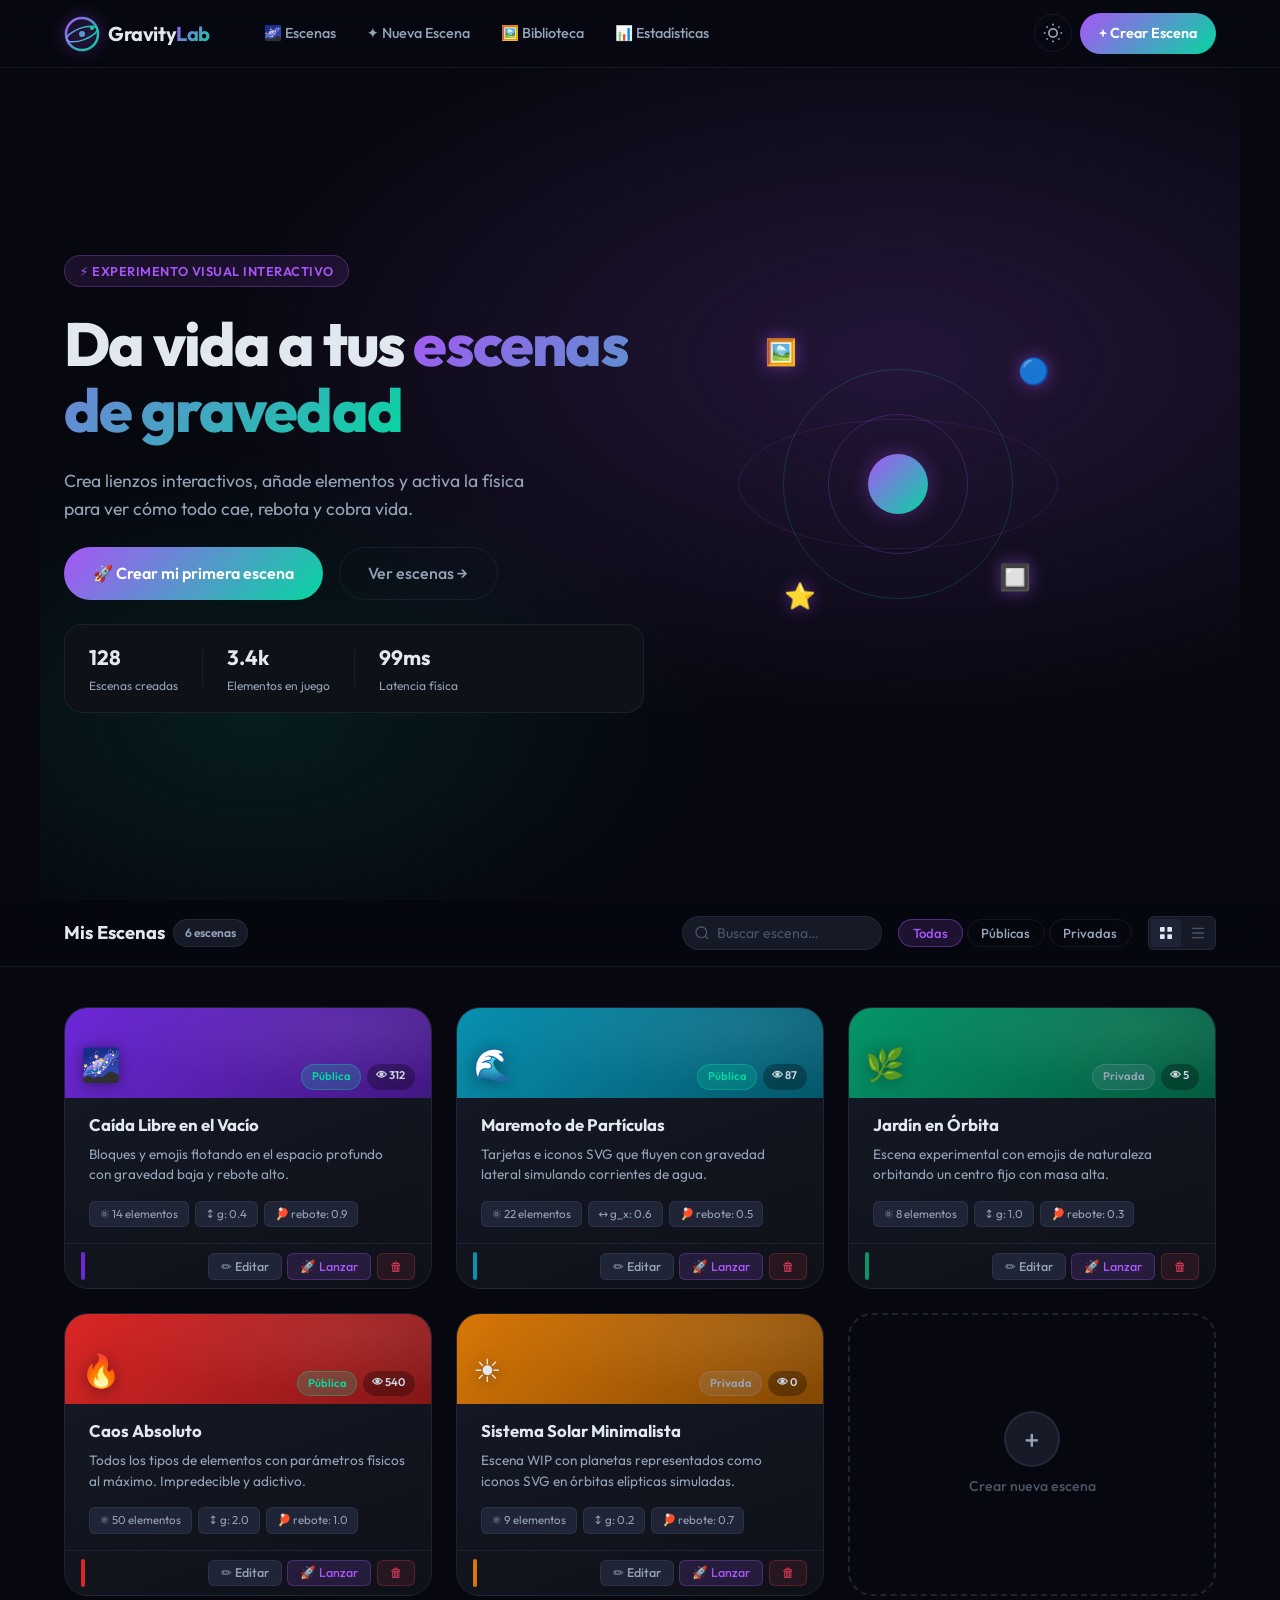
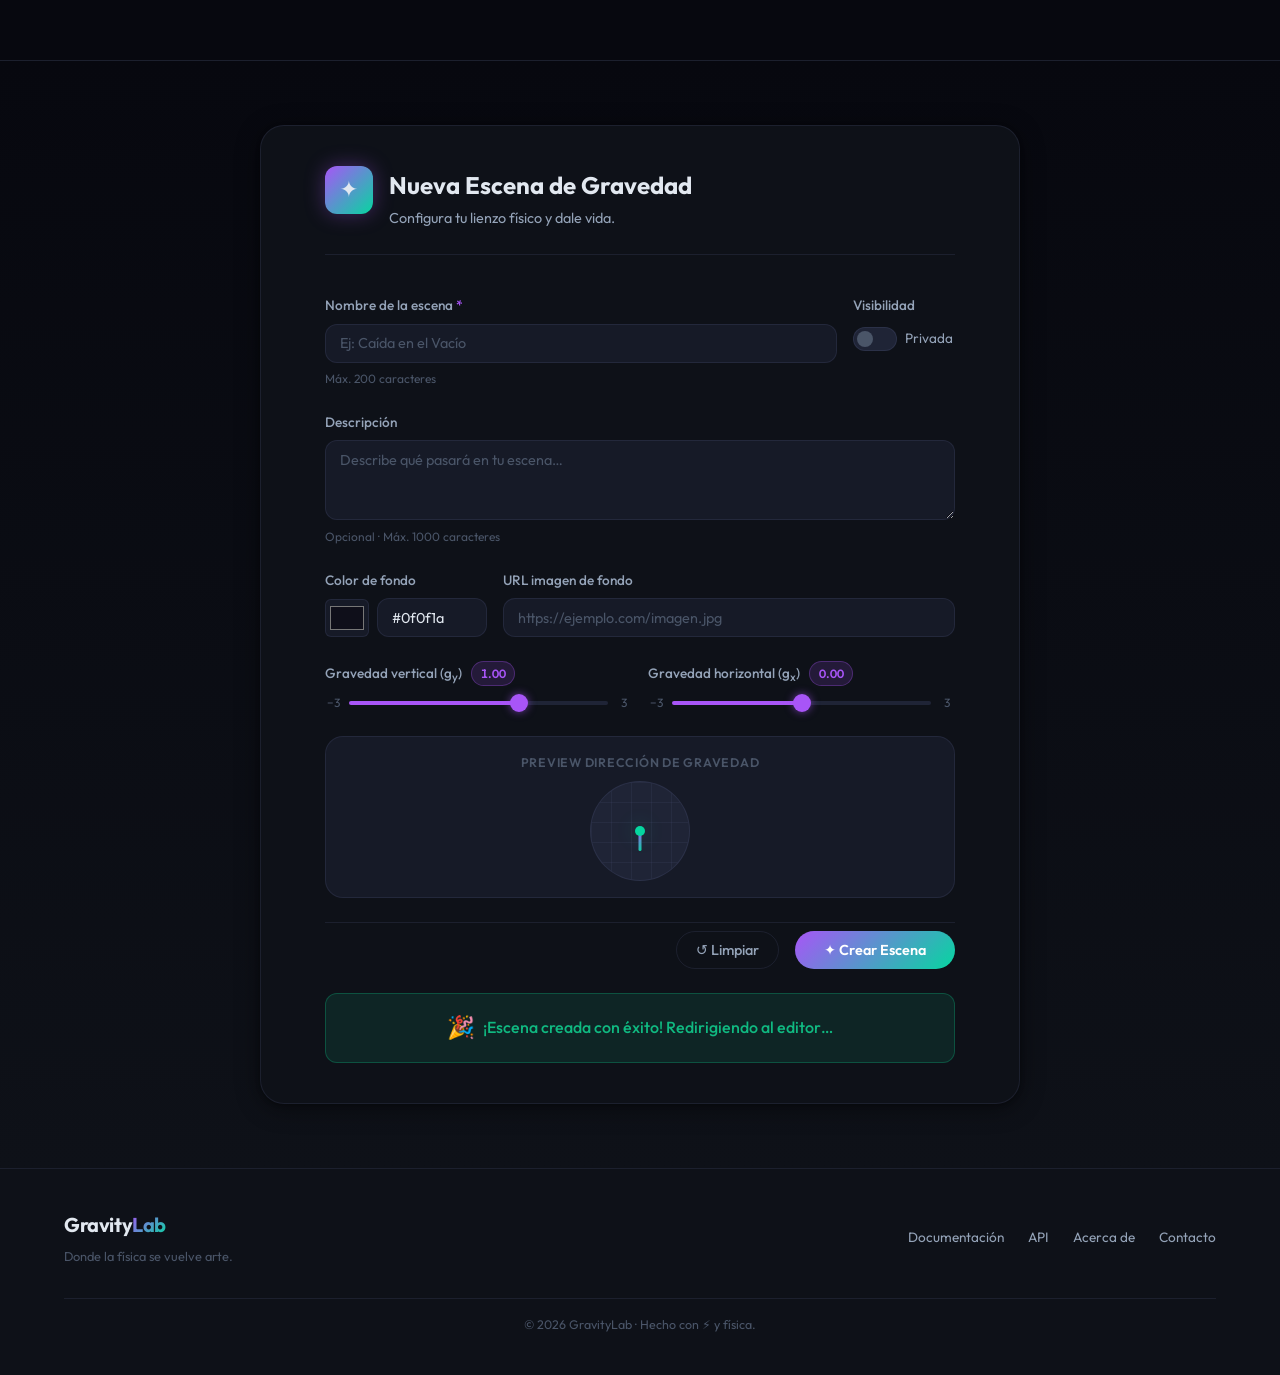
==== index.html @ 3acbfa82 "Fase 2: plantilla HTML" ====
<!DOCTYPE html>
<html lang="es">
<head>
  <meta charset="UTF-8" />
  <meta name="viewport" content="width=device-width, initial-scale=1.0" />
  <meta name="description" content="GravityLab — Crea y gestiona escenas de experimentos visuales con efectos de gravedad interactivos." />
  <title>GravityLab — Experimento Visual de Gravedad</title>
  <link rel="stylesheet" href="css/styles.css" />
  <link rel="preconnect" href="https://fonts.googleapis.com" />
  <link rel="preconnect" href="https://fonts.gstatic.com" crossorigin />
  <link href="https://fonts.googleapis.com/css2?family=Outfit:wght@300;400;500;600;700;800&display=swap" rel="stylesheet" />
</head>
<body>

  <!-- ===================== PARTÍCULAS DE FONDO ===================== -->
  <div class="bg-particles" aria-hidden="true">
    <span class="particle" style="--x:10%;--d:4s;--s:6px"></span>
    <span class="particle" style="--x:25%;--d:6s;--s:4px"></span>
    <span class="particle" style="--x:40%;--d:5s;--s:8px"></span>
    <span class="particle" style="--x:55%;--d:7s;--s:3px"></span>
    <span class="particle" style="--x:70%;--d:4.5s;--s:5px"></span>
    <span class="particle" style="--x:85%;--d:6.5s;--s:7px"></span>
    <span class="particle" style="--x:93%;--d:5.5s;--s:4px"></span>
    <span class="particle" style="--x:5%;--d:8s;--s:3px"></span>
  </div>

  <!-- ===================== NAVBAR ===================== -->
  <header class="navbar" id="navbar">
    <div class="nav-container">
      <a href="index.html" class="nav-brand" id="nav-logo">
        <div class="nav-logo-icon">
          <svg viewBox="0 0 36 36" fill="none" xmlns="http://www.w3.org/2000/svg">
            <circle cx="18" cy="18" r="16" stroke="url(#grad1)" stroke-width="2.5"/>
            <ellipse cx="18" cy="18" rx="16" ry="6" stroke="url(#grad2)" stroke-width="1.5" transform="rotate(-20 18 18)"/>
            <circle cx="18" cy="18" r="3" fill="url(#grad1)"/>
            <circle cx="28" cy="12" r="2" fill="#06d6a0"/>
            <defs>
              <linearGradient id="grad1" x1="2" y1="2" x2="34" y2="34" gradientUnits="userSpaceOnUse">
                <stop stop-color="#a855f7"/>
                <stop offset="1" stop-color="#06d6a0"/>
              </linearGradient>
              <linearGradient id="grad2" x1="2" y1="18" x2="34" y2="18" gradientUnits="userSpaceOnUse">
                <stop stop-color="#818cf8"/>
                <stop offset="1" stop-color="#06d6a0"/>
              </linearGradient>
            </defs>
          </svg>
        </div>
        <span class="nav-brand-text">Gravity<em>Lab</em></span>
      </a>

      <nav class="nav-links" role="navigation" aria-label="Menú principal">
        <a href="#escenas" class="nav-link active" id="nav-escenas">🌌 Escenas</a>
        <a href="#nueva-escena" class="nav-link" id="nav-nueva">✦ Nueva Escena</a>
        <a href="#" class="nav-link" id="nav-biblioteca">🖼️ Biblioteca</a>
        <a href="#" class="nav-link" id="nav-stats">📊 Estadísticas</a>
      </nav>

      <div class="nav-actions">
        <button class="btn-icon" id="btn-theme" title="Cambiar tema" aria-label="Alternar modo claro/oscuro">
          <svg width="20" height="20" viewBox="0 0 24 24" fill="none" stroke="currentColor" stroke-width="2">
            <circle cx="12" cy="12" r="5"/>
            <line x1="12" y1="1" x2="12" y2="3"/>
            <line x1="12" y1="21" x2="12" y2="23"/>
            <line x1="4.22" y1="4.22" x2="5.64" y2="5.64"/>
            <line x1="18.36" y1="18.36" x2="19.78" y2="19.78"/>
            <line x1="1" y1="12" x2="3" y2="12"/>
            <line x1="21" y1="12" x2="23" y2="12"/>
            <line x1="4.22" y1="19.78" x2="5.64" y2="18.36"/>
            <line x1="18.36" y1="5.64" x2="19.78" y2="4.22"/>
          </svg>
        </button>
        <a href="#nueva-escena" class="btn-primary" id="nav-cta">+ Crear Escena</a>
        <button class="nav-hamburger" id="nav-hamburger" aria-label="Abrir menú" aria-expanded="false">
          <span></span><span></span><span></span>
        </button>
      </div>
    </div>
  </header>

  <!-- ===================== HERO ===================== -->
  <section class="hero" id="hero">
    <div class="hero-content">
      <div class="hero-badge">⚡ Experimento Visual Interactivo</div>
      <h1 class="hero-title">Da vida a tus <span class="gradient-text">escenas de gravedad</span></h1>
      <p class="hero-subtitle">
        Crea lienzos interactivos, añade elementos y activa la física para ver cómo todo cae, rebota y cobra vida.
      </p>
      <div class="hero-cta">
        <a href="#nueva-escena" class="btn-primary btn-lg" id="hero-cta-btn">🚀 Crear mi primera escena</a>
        <a href="#escenas" class="btn-ghost btn-lg" id="hero-explore-btn">Ver escenas →</a>
      </div>
      <div class="hero-stats" aria-label="Estadísticas">
        <div class="stat"><strong>128</strong><span>Escenas creadas</span></div>
        <div class="stat-divider"></div>
        <div class="stat"><strong>3.4k</strong><span>Elementos en juego</span></div>
        <div class="stat-divider"></div>
        <div class="stat"><strong>99ms</strong><span>Latencia física</span></div>
      </div>
    </div>
    <div class="hero-visual" aria-hidden="true">
      <div class="orbit-ring ring-1"></div>
      <div class="orbit-ring ring-2"></div>
      <div class="orbit-ring ring-3"></div>
      <div class="gravity-core"></div>
      <div class="floating-el el-1">🖼️</div>
      <div class="floating-el el-2">🔵</div>
      <div class="floating-el el-3">⭐</div>
      <div class="floating-el el-4">🔲</div>
    </div>
  </section>

  <!-- ===================== FILTROS ===================== -->
  <section class="filters-bar" id="escenas">
    <div class="container">
      <div class="filters-left">
        <h2 class="section-title">Mis Escenas</h2>
        <span class="badge-count" id="total-count">6 escenas</span>
      </div>
      <div class="filters-right">
        <div class="search-wrap">
          <svg class="search-icon" width="16" height="16" viewBox="0 0 24 24" fill="none" stroke="currentColor" stroke-width="2"><circle cx="11" cy="11" r="8"/><line x1="21" y1="21" x2="16.65" y2="16.65"/></svg>
          <input type="search" id="search-input" placeholder="Buscar escena…" class="search-input" aria-label="Buscar escenas" />
        </div>
        <div class="filter-chips" role="group" aria-label="Filtrar por visibilidad">
          <button class="chip chip-active" id="chip-todas" data-filter="todas">Todas</button>
          <button class="chip" id="chip-publicas" data-filter="publicas">Públicas</button>
          <button class="chip" id="chip-privadas" data-filter="privadas">Privadas</button>
        </div>
        <div class="view-toggle" role="group" aria-label="Modo de vista">
          <button class="view-btn active" id="view-grid" title="Vista cuadrícula" aria-pressed="true">
            <svg width="16" height="16" viewBox="0 0 24 24" fill="currentColor"><rect x="3" y="3" width="7" height="7" rx="1"/><rect x="14" y="3" width="7" height="7" rx="1"/><rect x="3" y="14" width="7" height="7" rx="1"/><rect x="14" y="14" width="7" height="7" rx="1"/></svg>
          </button>
          <button class="view-btn" id="view-list" title="Vista lista" aria-pressed="false">
            <svg width="16" height="16" viewBox="0 0 24 24" fill="currentColor"><rect x="3" y="4" width="18" height="2" rx="1"/><rect x="3" y="11" width="18" height="2" rx="1"/><rect x="3" y="18" width="18" height="2" rx="1"/></svg>
          </button>
        </div>
      </div>
    </div>
  </section>

  <!-- ===================== LISTADO DE ESCENAS ===================== -->
  <main class="main-content">
    <div class="container">
      <div class="scenes-grid" id="scenes-grid" role="list">

        <!-- Tarjeta de escena 1 -->
        <article class="scene-card" role="listitem" tabindex="0" id="escena-1">
          <div class="scene-card-header" style="--card-color:#6d28d9">
            <span class="scene-icon">🌌</span>
            <div class="scene-badges">
              <span class="badge badge-public">Pública</span>
              <span class="badge badge-views">👁 312</span>
            </div>
          </div>
          <div class="scene-card-body">
            <h3 class="scene-title">Caída Libre en el Vacío</h3>
            <p class="scene-desc">Bloques y emojis flotando en el espacio profundo con gravedad baja y rebote alto.</p>
            <div class="scene-meta">
              <span class="meta-item">⚛ 14 elementos</span>
              <span class="meta-item">↕ g: 0.4</span>
              <span class="meta-item">🏓 rebote: 0.9</span>
            </div>
          </div>
          <div class="scene-card-footer">
            <div class="scene-color-strip" style="background:#6d28d9"></div>
            <div class="scene-actions">
              <button class="btn-card btn-edit" id="btn-edit-1" title="Editar escena">✏️ Editar</button>
              <button class="btn-card btn-launch" id="btn-launch-1" title="Lanzar simulación">🚀 Lanzar</button>
              <button class="btn-card btn-delete" id="btn-delete-1" title="Eliminar" aria-label="Eliminar escena">🗑</button>
            </div>
          </div>
        </article>

        <!-- Tarjeta de escena 2 -->
        <article class="scene-card" role="listitem" tabindex="0" id="escena-2">
          <div class="scene-card-header" style="--card-color:#0891b2">
            <span class="scene-icon">🌊</span>
            <div class="scene-badges">
              <span class="badge badge-public">Pública</span>
              <span class="badge badge-views">👁 87</span>
            </div>
          </div>
          <div class="scene-card-body">
            <h3 class="scene-title">Maremoto de Partículas</h3>
            <p class="scene-desc">Tarjetas e iconos SVG que fluyen con gravedad lateral simulando corrientes de agua.</p>
            <div class="scene-meta">
              <span class="meta-item">⚛ 22 elementos</span>
              <span class="meta-item">↔ g_x: 0.6</span>
              <span class="meta-item">🏓 rebote: 0.5</span>
            </div>
          </div>
          <div class="scene-card-footer">
            <div class="scene-color-strip" style="background:#0891b2"></div>
            <div class="scene-actions">
              <button class="btn-card btn-edit" id="btn-edit-2">✏️ Editar</button>
              <button class="btn-card btn-launch" id="btn-launch-2">🚀 Lanzar</button>
              <button class="btn-card btn-delete" id="btn-delete-2" aria-label="Eliminar escena">🗑</button>
            </div>
          </div>
        </article>

        <!-- Tarjeta de escena 3 -->
        <article class="scene-card" role="listitem" tabindex="0" id="escena-3">
          <div class="scene-card-header" style="--card-color:#059669">
            <span class="scene-icon">🌿</span>
            <div class="scene-badges">
              <span class="badge badge-private">Privada</span>
              <span class="badge badge-views">👁 5</span>
            </div>
          </div>
          <div class="scene-card-body">
            <h3 class="scene-title">Jardín en Órbita</h3>
            <p class="scene-desc">Escena experimental con emojis de naturaleza orbitando un centro fijo con masa alta.</p>
            <div class="scene-meta">
              <span class="meta-item">⚛ 8 elementos</span>
              <span class="meta-item">↕ g: 1.0</span>
              <span class="meta-item">🏓 rebote: 0.3</span>
            </div>
          </div>
          <div class="scene-card-footer">
            <div class="scene-color-strip" style="background:#059669"></div>
            <div class="scene-actions">
              <button class="btn-card btn-edit" id="btn-edit-3">✏️ Editar</button>
              <button class="btn-card btn-launch" id="btn-launch-3">🚀 Lanzar</button>
              <button class="btn-card btn-delete" id="btn-delete-3" aria-label="Eliminar escena">🗑</button>
            </div>
          </div>
        </article>

        <!-- Tarjeta de escena 4 -->
        <article class="scene-card" role="listitem" tabindex="0" id="escena-4">
          <div class="scene-card-header" style="--card-color:#dc2626">
            <span class="scene-icon">🔥</span>
            <div class="scene-badges">
              <span class="badge badge-public">Pública</span>
              <span class="badge badge-views">👁 540</span>
            </div>
          </div>
          <div class="scene-card-body">
            <h3 class="scene-title">Caos Absoluto</h3>
            <p class="scene-desc">Todos los tipos de elementos con parámetros físicos al máximo. Impredecible y adictivo.</p>
            <div class="scene-meta">
              <span class="meta-item">⚛ 50 elementos</span>
              <span class="meta-item">↕ g: 2.0</span>
              <span class="meta-item">🏓 rebote: 1.0</span>
            </div>
          </div>
          <div class="scene-card-footer">
            <div class="scene-color-strip" style="background:#dc2626"></div>
            <div class="scene-actions">
              <button class="btn-card btn-edit" id="btn-edit-4">✏️ Editar</button>
              <button class="btn-card btn-launch" id="btn-launch-4">🚀 Lanzar</button>
              <button class="btn-card btn-delete" id="btn-delete-4" aria-label="Eliminar escena">🗑</button>
            </div>
          </div>
        </article>

        <!-- Tarjeta de escena 5 -->
        <article class="scene-card" role="listitem" tabindex="0" id="escena-5">
          <div class="scene-card-header" style="--card-color:#d97706">
            <span class="scene-icon">☀️</span>
            <div class="scene-badges">
              <span class="badge badge-private">Privada</span>
              <span class="badge badge-views">👁 0</span>
            </div>
          </div>
          <div class="scene-card-body">
            <h3 class="scene-title">Sistema Solar Minimalista</h3>
            <p class="scene-desc">Escena WIP con planetas representados como iconos SVG en órbitas elípticas simuladas.</p>
            <div class="scene-meta">
              <span class="meta-item">⚛ 9 elementos</span>
              <span class="meta-item">↕ g: 0.2</span>
              <span class="meta-item">🏓 rebote: 0.7</span>
            </div>
          </div>
          <div class="scene-card-footer">
            <div class="scene-color-strip" style="background:#d97706"></div>
            <div class="scene-actions">
              <button class="btn-card btn-edit" id="btn-edit-5">✏️ Editar</button>
              <button class="btn-card btn-launch" id="btn-launch-5">🚀 Lanzar</button>
              <button class="btn-card btn-delete" id="btn-delete-5" aria-label="Eliminar escena">🗑</button>
            </div>
          </div>
        </article>

        <!-- Tarjeta especial: añadir nueva -->
        <article class="scene-card scene-card-add" role="listitem" tabindex="0" id="escena-add-card">
          <a href="#nueva-escena" class="add-card-inner" id="add-card-link">
            <div class="add-card-icon">+</div>
            <p class="add-card-text">Crear nueva escena</p>
          </a>
        </article>

      </div><!-- /scenes-grid -->
    </div><!-- /container -->
  </main>

  <!-- ===================== FORMULARIO NUEVA ESCENA ===================== -->
  <section class="form-section" id="nueva-escena">
    <div class="container">
      <div class="form-wrapper">
        <div class="form-header">
          <div class="form-header-icon">✦</div>
          <div>
            <h2 class="form-title">Nueva Escena de Gravedad</h2>
            <p class="form-subtitle">Configura tu lienzo físico y dale vida.</p>
          </div>
        </div>

        <form class="gl-form" id="form-nueva-escena" novalidate>

          <!-- Fila 1: Nombre + Público -->
          <div class="form-row">
            <div class="form-group form-group-grow">
              <label for="f-nombre" class="form-label">Nombre de la escena <span class="req" aria-hidden="true">*</span></label>
              <input type="text" id="f-nombre" name="nombre" class="form-input"
                     placeholder="Ej: Caída en el Vacío" required maxlength="200"
                     aria-describedby="f-nombre-hint" />
              <span class="form-hint" id="f-nombre-hint">Máx. 200 caracteres</span>
            </div>
            <div class="form-group">
              <label class="form-label" for="f-publica">Visibilidad</label>
              <div class="toggle-wrap" id="f-publica">
                <button type="button" class="toggle-btn" id="toggle-publica" role="switch"
                        aria-checked="false" aria-label="Hacer pública la escena">
                  <span class="toggle-thumb"></span>
                </button>
                <span class="toggle-label" id="toggle-label">Privada</span>
              </div>
            </div>
          </div>

          <!-- Fila 2: Descripción -->
          <div class="form-group">
            <label for="f-descripcion" class="form-label">Descripción</label>
            <textarea id="f-descripcion" name="descripcion" class="form-textarea"
                      placeholder="Describe qué pasará en tu escena…" rows="3" maxlength="1000"
                      aria-describedby="f-desc-hint"></textarea>
            <span class="form-hint" id="f-desc-hint">Opcional · Máx. 1000 caracteres</span>
          </div>

          <!-- Fila 3: Fondo -->
          <div class="form-row">
            <div class="form-group">
              <label for="f-fondo-color" class="form-label">Color de fondo</label>
              <div class="color-input-wrap">
                <input type="color" id="f-fondo-color" name="fondo_color" class="form-color"
                       value="#0f0f1a" aria-label="Seleccionar color de fondo" />
                <input type="text" id="f-fondo-color-text" class="form-input form-input-hex"
                       value="#0f0f1a" maxlength="7" placeholder="#0f0f1a"
                       aria-label="Valor hexadecimal del color" />
              </div>
            </div>
            <div class="form-group form-group-grow">
              <label for="f-fondo-imagen" class="form-label">URL imagen de fondo</label>
              <input type="url" id="f-fondo-imagen" name="fondo_imagen" class="form-input"
                     placeholder="https://ejemplo.com/imagen.jpg" />
            </div>
          </div>

          <!-- Fila 4: Gravedad -->
          <div class="form-row">
            <div class="form-group form-group-grow">
              <label for="f-gravedad-y" class="form-label">
                Gravedad vertical (g<sub>y</sub>)
                <span class="form-value-badge" id="gy-val">1.00</span>
              </label>
              <div class="range-wrap">
                <span class="range-min">−3</span>
                <input type="range" id="f-gravedad-y" name="gravedad_y" class="form-range"
                       min="-3" max="3" step="0.1" value="1.00"
                       aria-describedby="gy-val" />
                <span class="range-max">3</span>
              </div>
            </div>
            <div class="form-group form-group-grow">
              <label for="f-gravedad-x" class="form-label">
                Gravedad horizontal (g<sub>x</sub>)
                <span class="form-value-badge" id="gx-val">0.00</span>
              </label>
              <div class="range-wrap">
                <span class="range-min">−3</span>
                <input type="range" id="f-gravedad-x" name="gravedad_x" class="form-range"
                       min="-3" max="3" step="0.1" value="0.00"
                       aria-describedby="gx-val" />
                <span class="range-max">3</span>
              </div>
            </div>
          </div>

          <!-- Previsualización gravedad -->
          <div class="gravity-preview" aria-label="Previsualización de dirección gravitacional" id="gravity-preview">
            <div class="preview-label">Preview dirección de gravedad</div>
            <div class="preview-canvas">
              <div class="preview-grid"></div>
              <div class="preview-arrow" id="gravity-arrow" style="--gy:1;--gx:0"></div>
              <div class="preview-dot"></div>
            </div>
          </div>

          <!-- Acciones del formulario -->
          <div class="form-actions">
            <button type="reset" class="btn-ghost" id="btn-reset-form">↺ Limpiar</button>
            <button type="submit" class="btn-primary btn-submit" id="btn-submit-form">
              <span class="btn-text">✦ Crear Escena</span>
              <span class="btn-loader" aria-hidden="true"></span>
            </button>
          </div>
        </form>

        <!-- Mensaje de éxito -->
        <div class="success-message" id="success-msg" role="alert" aria-live="polite" hidden>
          <span class="success-icon">🎉</span>
          <p>¡Escena creada con éxito! Redirigiendo al editor…</p>
        </div>
      </div><!-- /form-wrapper -->
    </div><!-- /container -->
  </section>

  <!-- ===================== FOOTER ===================== -->
  <footer class="site-footer" id="footer">
    <div class="container footer-inner">
      <div class="footer-brand">
        <span class="nav-brand-text">Gravity<em>Lab</em></span>
        <p class="footer-tagline">Donde la física se vuelve arte.</p>
      </div>
      <nav class="footer-links" aria-label="Pie de página">
        <a href="#" id="footer-docs">Documentación</a>
        <a href="#" id="footer-api">API</a>
        <a href="#" id="footer-about">Acerca de</a>
        <a href="#" id="footer-contact">Contacto</a>
      </nav>
      <p class="footer-copy">&copy; 2026 GravityLab · Hecho con ⚡ y física.</p>
    </div>
  </footer>

  <script src="js/app.js"></script>
</body>
</html>
---- css/styles.css ----
/* ================================================================
   GravityLab — Estilos principales
   Design system: dark-space theme, purple/cyan neon accents
   ================================================================ */

/* ── Google Font ya cargada vía <link> ── */

/* ================================================================
   1. DESIGN TOKENS / VARIABLES
   ================================================================ */
:root {
  /* Paleta */
  --clr-bg:          #07080f;
  --clr-surface:     #0e1118;
  --clr-surface-2:   #161a27;
  --clr-surface-3:   #1f2436;
  --clr-border:      rgba(130, 140, 200, 0.12);
  --clr-border-hover:rgba(130, 140, 200, 0.28);

  --clr-primary:     #a855f7;       /* púrpura neón */
  --clr-primary-dim: #7c3aed;
  --clr-accent:      #06d6a0;       /* cian/verde neón */
  --clr-accent-dim:  #059669;

  --clr-text:        #e2e8f0;
  --clr-text-muted:  #94a3b8;
  --clr-text-faint:  #4a5568;

  --clr-danger:      #f43f5e;
  --clr-warn:        #f59e0b;
  --clr-success:     #10b981;

  /* Gradientes */
  --grad-primary: linear-gradient(135deg, #a855f7 0%, #06d6a0 100%);
  --grad-card:    linear-gradient(160deg, #161a27 0%, #0e1118 100%);
  --grad-hero:    radial-gradient(ellipse 80% 60% at 70% 40%, rgba(168,85,247,.18) 0%, transparent 70%),
                  radial-gradient(ellipse 60% 50% at 20% 80%, rgba(6,214,160,.10) 0%, transparent 60%);

  /* Tipografía */
  --font-body: 'Outfit', system-ui, sans-serif;
  --fw-light:  300;
  --fw-reg:    400;
  --fw-med:    500;
  --fw-semi:   600;
  --fw-bold:   700;
  --fw-black:  800;

  /* Espaciado */
  --space-xs: .25rem;
  --space-sm: .5rem;
  --space-md: 1rem;
  --space-lg: 1.5rem;
  --space-xl: 2.5rem;
  --space-2xl:4rem;

  /* Radio */
  --r-sm:  6px;
  --r-md:  12px;
  --r-lg:  18px;
  --r-xl:  24px;
  --r-full:9999px;

  /* Sombras */
  --shadow-card: 0 4px 24px rgba(0,0,0,.45), 0 1px 4px rgba(0,0,0,.3);
  --shadow-glow: 0 0 20px rgba(168,85,247,.35);
  --shadow-glow-accent: 0 0 20px rgba(6,214,160,.3);

  /* Transiciones */
  --ease: cubic-bezier(.4,0,.2,1);
  --ease-bounce: cubic-bezier(.34,1.56,.64,1);
  --dur-fast: 150ms;
  --dur-med: 260ms;
  --dur-slow: 420ms;

  /* Navbar */
  --nav-h: 68px;
}

/* ================================================================
   2. RESET & BASE
   ================================================================ */
*, *::before, *::after { box-sizing: border-box; margin: 0; padding: 0; }

html {
  scroll-behavior: smooth;
  font-size: 16px;
  -webkit-text-size-adjust: 100%;
}

body {
  font-family: var(--font-body);
  font-weight: var(--fw-reg);
  background-color: var(--clr-bg);
  color: var(--clr-text);
  line-height: 1.6;
  min-height: 100vh;
  overflow-x: hidden;
}

a { color: inherit; text-decoration: none; }
button { cursor: pointer; font-family: inherit; border: none; background: none; }
ul, ol { list-style: none; }
img { max-width: 100%; display: block; }
input, textarea, select { font-family: inherit; }

/* Focus visible accesible */
:focus-visible {
  outline: 2px solid var(--clr-primary);
  outline-offset: 3px;
  border-radius: var(--r-sm);
}

/* ================================================================
   3. UTILIDADES
   ================================================================ */
.container {
  width: 100%;
  max-width: 1200px;
  margin-inline: auto;
  padding-inline: var(--space-lg);
}

.gradient-text {
  background: var(--grad-primary);
  -webkit-background-clip: text;
  background-clip: text;
  -webkit-text-fill-color: transparent;
}

/* ================================================================
   4. PARTÍCULAS DE FONDO
   ================================================================ */
.bg-particles {
  position: fixed;
  inset: 0;
  pointer-events: none;
  z-index: 0;
  overflow: hidden;
}

.particle {
  position: absolute;
  width: var(--s, 5px);
  height: var(--s, 5px);
  left: var(--x, 50%);
  top: -10px;
  border-radius: 50%;
  background: var(--clr-primary);
  opacity: 0;
  animation: fall var(--d, 5s) linear infinite;
  animation-delay: calc(var(--d, 5s) * -.5);
}

.particle:nth-child(even) { background: var(--clr-accent); }

@keyframes fall {
  0%   { transform: translateY(0) scale(1);    opacity: 0; }
  10%  { opacity: .6; }
  90%  { opacity: .2; }
  100% { transform: translateY(110vh) scale(.5); opacity: 0; }
}

/* ================================================================
   5. NAVBAR
   ================================================================ */
.navbar {
  position: fixed;
  top: 0;
  left: 0;
  right: 0;
  z-index: 100;
  height: var(--nav-h);
  background: rgba(7, 8, 15, 0.75);
  backdrop-filter: blur(20px) saturate(180%);
  -webkit-backdrop-filter: blur(20px) saturate(180%);
  border-bottom: 1px solid var(--clr-border);
  transition: background var(--dur-med) var(--ease),
              box-shadow var(--dur-med) var(--ease);
}

.navbar.scrolled {
  background: rgba(7, 8, 15, 0.95);
  box-shadow: 0 4px 32px rgba(0,0,0,.5);
}

.nav-container {
  max-width: 1200px;
  margin-inline: auto;
  padding-inline: var(--space-lg);
  height: 100%;
  display: flex;
  align-items: center;
  gap: var(--space-xl);
}

/* Brand */
.nav-brand {
  display: flex;
  align-items: center;
  gap: var(--space-sm);
  flex-shrink: 0;
  transition: opacity var(--dur-fast);
}

.nav-brand:hover { opacity: .85; }

.nav-logo-icon {
  width: 36px;
  height: 36px;
  flex-shrink: 0;
  filter: drop-shadow(0 0 8px rgba(168,85,247,.6));
  transition: filter var(--dur-med);
}

.nav-brand:hover .nav-logo-icon { filter: drop-shadow(0 0 14px rgba(168,85,247,.9)); }

.nav-brand-text {
  font-size: 1.25rem;
  font-weight: var(--fw-bold);
  letter-spacing: -.02em;
  color: var(--clr-text);
}

.nav-brand-text em {
  font-style: normal;
  background: var(--grad-primary);
  -webkit-background-clip: text;
  background-clip: text;
  -webkit-text-fill-color: transparent;
}

/* Links */
.nav-links {
  display: flex;
  align-items: center;
  gap: var(--space-xs);
  flex: 1;
}

.nav-link {
  padding: .4rem .85rem;
  border-radius: var(--r-full);
  font-size: .9rem;
  font-weight: var(--fw-med);
  color: var(--clr-text-muted);
  transition: color var(--dur-fast), background var(--dur-fast);
  white-space: nowrap;
}

.nav-link:hover, .nav-link.active {
  color: var(--clr-text);
  background: var(--clr-surface-2);
}

.nav-link.active {
  color: var(--clr-primary);
}

/* Acciones navbar */
.nav-actions {
  display: flex;
  align-items: center;
  gap: var(--space-sm);
  flex-shrink: 0;
}

.btn-icon {
  display: flex;
  align-items: center;
  justify-content: center;
  width: 38px;
  height: 38px;
  border-radius: var(--r-full);
  color: var(--clr-text-muted);
  border: 1px solid var(--clr-border);
  transition: color var(--dur-fast), border-color var(--dur-fast), background var(--dur-fast);
}

.btn-icon:hover {
  color: var(--clr-text);
  border-color: var(--clr-border-hover);
  background: var(--clr-surface-2);
}

/* Hamburger */
.nav-hamburger {
  display: none;
  flex-direction: column;
  justify-content: center;
  gap: 5px;
  width: 38px;
  height: 38px;
  padding: 6px;
  border-radius: var(--r-sm);
}

.nav-hamburger span {
  display: block;
  height: 2px;
  background: var(--clr-text-muted);
  border-radius: 2px;
  transition: transform var(--dur-med), opacity var(--dur-med);
}

/* ================================================================
   6. BOTONES GLOBALES
   ================================================================ */
.btn-primary {
  display: inline-flex;
  align-items: center;
  gap: .4rem;
  padding: .55rem 1.2rem;
  border-radius: var(--r-full);
  font-weight: var(--fw-semi);
  font-size: .9rem;
  background: var(--grad-primary);
  color: #fff;
  transition: opacity var(--dur-fast), transform var(--dur-fast), box-shadow var(--dur-med);
  box-shadow: 0 0 0 rgba(168,85,247,0);
}

.btn-primary:hover {
  opacity: .9;
  transform: translateY(-1px);
  box-shadow: var(--shadow-glow);
}

.btn-primary:active { transform: translateY(0); opacity: 1; }

.btn-primary.btn-lg { padding: .8rem 1.8rem; font-size: 1rem; border-radius: var(--r-full); }

.btn-ghost {
  display: inline-flex;
  align-items: center;
  gap: .4rem;
  padding: .55rem 1.2rem;
  border-radius: var(--r-full);
  font-weight: var(--fw-med);
  font-size: .9rem;
  color: var(--clr-text-muted);
  border: 1px solid var(--clr-border);
  transition: color var(--dur-fast), border-color var(--dur-fast), background var(--dur-fast);
}

.btn-ghost:hover {
  color: var(--clr-text);
  border-color: var(--clr-border-hover);
  background: var(--clr-surface-2);
}

.btn-ghost.btn-lg { padding: .8rem 1.8rem; font-size: 1rem; }

/* ================================================================
   7. HERO
   ================================================================ */
.hero {
  position: relative;
  min-height: 100vh;
  display: flex;
  align-items: center;
  padding-top: var(--nav-h);
  padding-inline: var(--space-lg);
  max-width: 1200px;
  margin-inline: auto;
  gap: var(--space-2xl);
  z-index: 1;
  background: var(--grad-hero);
  background-attachment: fixed;
}

.hero-content {
  flex: 1;
  display: flex;
  flex-direction: column;
  gap: var(--space-lg);
  max-width: 580px;
}

.hero-badge {
  display: inline-flex;
  width: fit-content;
  padding: .3rem .9rem;
  border-radius: var(--r-full);
  font-size: .8rem;
  font-weight: var(--fw-semi);
  letter-spacing: .04em;
  text-transform: uppercase;
  background: rgba(168,85,247,.12);
  border: 1px solid rgba(168,85,247,.3);
  color: var(--clr-primary);
  animation: fadeInDown .6s var(--ease) both;
}

.hero-title {
  font-size: clamp(2.2rem, 5vw, 3.8rem);
  font-weight: var(--fw-black);
  line-height: 1.08;
  letter-spacing: -.03em;
  animation: fadeInDown .7s var(--ease) .1s both;
}

.hero-subtitle {
  font-size: 1.1rem;
  color: var(--clr-text-muted);
  max-width: 480px;
  animation: fadeInDown .7s var(--ease) .2s both;
}

.hero-cta {
  display: flex;
  flex-wrap: wrap;
  gap: var(--space-md);
  animation: fadeInDown .7s var(--ease) .3s both;
}

.hero-stats {
  display: flex;
  align-items: center;
  gap: var(--space-lg);
  padding: var(--space-md) var(--space-lg);
  background: var(--clr-surface);
  border: 1px solid var(--clr-border);
  border-radius: var(--r-lg);
  animation: fadeInDown .7s var(--ease) .4s both;
}

.stat { display: flex; flex-direction: column; gap: 2px; }
.stat strong { font-size: 1.3rem; font-weight: var(--fw-bold); color: var(--clr-text); }
.stat span   { font-size: .75rem; color: var(--clr-text-muted); }
.stat-divider { width: 1px; height: 36px; background: var(--clr-border); }

/* Hero visual */
.hero-visual {
  flex: 0 0 380px;
  height: 380px;
  position: relative;
  display: flex;
  align-items: center;
  justify-content: center;
}

.gravity-core {
  width: 60px;
  height: 60px;
  border-radius: 50%;
  background: var(--grad-primary);
  box-shadow: var(--shadow-glow);
  animation: pulse-core 3s ease-in-out infinite;
}

@keyframes pulse-core {
  0%, 100% { transform: scale(1);   box-shadow: 0 0 20px rgba(168,85,247,.4); }
  50%       { transform: scale(1.1); box-shadow: 0 0 40px rgba(168,85,247,.7); }
}

.orbit-ring {
  position: absolute;
  border-radius: 50%;
  border: 1px solid rgba(168,85,247,.25);
}

.ring-1 { width: 140px; height: 140px; animation: orbit 6s linear infinite; }
.ring-2 { width: 230px; height: 230px; border-color: rgba(6,214,160,.2); animation: orbit 10s linear infinite reverse; }
.ring-3 { width: 320px; height: 130px; border-color: rgba(168,85,247,.15); animation: orbit 8s linear infinite; transform-style: preserve-3d; border-radius: 50%; }

@keyframes orbit { from { transform: rotate(0deg); } to { transform: rotate(360deg); } }

.floating-el {
  position: absolute;
  font-size: 1.6rem;
  filter: drop-shadow(0 0 8px rgba(168,85,247,.5));
}

.el-1 { animation: float-el 7s ease-in-out infinite;       top: 10%;  left: 15%; }
.el-2 { animation: float-el 5s ease-in-out infinite 1s;    top: 15%;  right: 10%; }
.el-3 { animation: float-el 6s ease-in-out infinite 2s;    bottom: 15%; left: 20%; }
.el-4 { animation: float-el 8s ease-in-out infinite 0.5s;  bottom: 20%; right: 15%; }

@keyframes float-el {
  0%, 100% { transform: translateY(0) rotate(0deg); }
  33%  { transform: translateY(-18px) rotate(8deg); }
  66%  { transform: translateY(10px) rotate(-5deg); }
}

/* ================================================================
   8. BARRA DE FILTROS
   ================================================================ */
.filters-bar {
  position: sticky;
  top: var(--nav-h);
  z-index: 90;
  background: rgba(7,8,15,.85);
  backdrop-filter: blur(16px);
  border-bottom: 1px solid var(--clr-border);
  padding: var(--space-md) 0;
}

.filters-bar .container {
  display: flex;
  align-items: center;
  flex-wrap: wrap;
  gap: var(--space-md);
  justify-content: space-between;
}

.filters-left { display: flex; align-items: center; gap: var(--space-sm); }
.filters-right { display: flex; align-items: center; gap: var(--space-md); flex-wrap: wrap; }

.section-title {
  font-size: 1.15rem;
  font-weight: var(--fw-bold);
  color: var(--clr-text);
}

.badge-count {
  padding: .2rem .7rem;
  border-radius: var(--r-full);
  font-size: .75rem;
  font-weight: var(--fw-semi);
  background: var(--clr-surface-2);
  color: var(--clr-text-muted);
  border: 1px solid var(--clr-border);
}

/* Buscador */
.search-wrap {
  position: relative;
  display: flex;
  align-items: center;
}

.search-icon {
  position: absolute;
  left: .7rem;
  color: var(--clr-text-faint);
  pointer-events: none;
}

.search-input {
  padding: .42rem .75rem .42rem 2.1rem;
  background: var(--clr-surface-2);
  border: 1px solid var(--clr-border);
  border-radius: var(--r-full);
  color: var(--clr-text);
  font-size: .88rem;
  width: 200px;
  transition: border-color var(--dur-fast), width var(--dur-med) var(--ease);
}

.search-input:focus {
  border-color: var(--clr-primary);
  width: 240px;
  outline: none;
}

.search-input::placeholder { color: var(--clr-text-faint); }

/* Chips de filtro */
.filter-chips { display: flex; gap: 4px; }

.chip {
  padding: .32rem .85rem;
  border-radius: var(--r-full);
  font-size: .82rem;
  font-weight: var(--fw-med);
  color: var(--clr-text-muted);
  border: 1px solid var(--clr-border);
  background: transparent;
  transition: color var(--dur-fast), background var(--dur-fast), border-color var(--dur-fast);
}

.chip:hover { color: var(--clr-text); border-color: var(--clr-border-hover); }

.chip-active {
  background: rgba(168,85,247,.15);
  border-color: rgba(168,85,247,.4);
  color: var(--clr-primary);
}

/* Toggle de vista */
.view-toggle {
  display: flex;
  gap: 2px;
  background: var(--clr-surface-2);
  border: 1px solid var(--clr-border);
  border-radius: var(--r-sm);
  padding: 2px;
}

.view-btn {
  display: flex;
  align-items: center;
  justify-content: center;
  width: 30px;
  height: 28px;
  border-radius: 4px;
  color: var(--clr-text-faint);
  transition: color var(--dur-fast), background var(--dur-fast);
}

.view-btn.active, .view-btn:hover {
  color: var(--clr-text);
  background: var(--clr-surface-3);
}

/* ================================================================
   9. GRID DE ESCENAS
   ================================================================ */
.main-content {
  padding: var(--space-xl) 0 var(--space-2xl);
  position: relative;
  z-index: 1;
}

.scenes-grid {
  display: grid;
  grid-template-columns: repeat(auto-fill, minmax(300px, 1fr));
  gap: var(--space-lg);
}

/* ── Tarjeta de escena ── */
.scene-card {
  background: var(--grad-card);
  border: 1px solid var(--clr-border);
  border-radius: var(--r-xl);
  overflow: hidden;
  display: flex;
  flex-direction: column;
  transition: transform var(--dur-med) var(--ease-bounce),
              border-color var(--dur-med),
              box-shadow var(--dur-med);
  cursor: pointer;
  animation: cardIn .5s var(--ease) both;
}

.scene-card:nth-child(1) { animation-delay: .05s; }
.scene-card:nth-child(2) { animation-delay: .10s; }
.scene-card:nth-child(3) { animation-delay: .15s; }
.scene-card:nth-child(4) { animation-delay: .20s; }
.scene-card:nth-child(5) { animation-delay: .25s; }
.scene-card:nth-child(6) { animation-delay: .30s; }

@keyframes cardIn {
  from { opacity: 0; transform: translateY(20px); }
  to   { opacity: 1; transform: translateY(0); }
}

.scene-card:hover {
  transform: translateY(-6px);
  border-color: var(--clr-border-hover);
  box-shadow: var(--shadow-card), 0 0 0 1px rgba(168,85,247,.2);
}

/* Header de tarjeta */
.scene-card-header {
  height: 90px;
  background: linear-gradient(135deg, var(--card-color, #6d28d9) 0%, color-mix(in srgb, var(--card-color,#6d28d9) 60%, #000) 100%);
  display: flex;
  align-items: flex-end;
  justify-content: space-between;
  padding: var(--space-sm) var(--space-md);
  position: relative;
  overflow: hidden;
}

.scene-card-header::after {
  content: '';
  position: absolute;
  inset: 0;
  background: radial-gradient(ellipse at 80% 20%, rgba(255,255,255,.08) 0%, transparent 60%);
}

.scene-icon {
  font-size: 2rem;
  filter: drop-shadow(0 2px 8px rgba(0,0,0,.4));
  z-index: 1;
  animation: bounce-icon 3s ease-in-out infinite;
}

@keyframes bounce-icon {
  0%, 100% { transform: translateY(0); }
  50%       { transform: translateY(-5px); }
}

.scene-badges {
  display: flex;
  gap: .35rem;
  z-index: 1;
}

.badge {
  padding: .18rem .6rem;
  border-radius: var(--r-full);
  font-size: .7rem;
  font-weight: var(--fw-semi);
}

.badge-public  { background: rgba(6,214,160,.2);  color: #06d6a0; border: 1px solid rgba(6,214,160,.35); }
.badge-private { background: rgba(148,163,184,.15); color: #94a3b8; border: 1px solid rgba(148,163,184,.25); }
.badge-views   { background: rgba(0,0,0,.3); color: #cbd5e1; }

/* Body de tarjeta */
.scene-card-body {
  padding: var(--space-md) var(--space-lg);
  flex: 1;
  display: flex;
  flex-direction: column;
  gap: var(--space-sm);
}

.scene-title {
  font-size: 1.05rem;
  font-weight: var(--fw-bold);
  color: var(--clr-text);
  line-height: 1.3;
}

.scene-desc {
  font-size: .85rem;
  color: var(--clr-text-muted);
  line-height: 1.5;
  display: -webkit-box;
  -webkit-line-clamp: 2;
  -webkit-box-orient: vertical;
  overflow: hidden;
}

.scene-meta {
  display: flex;
  flex-wrap: wrap;
  gap: .4rem;
  margin-top: auto;
  padding-top: var(--space-sm);
}

.meta-item {
  font-size: .72rem;
  padding: .2rem .6rem;
  border-radius: var(--r-sm);
  background: var(--clr-surface-3);
  color: var(--clr-text-muted);
  border: 1px solid var(--clr-border);
}

/* Footer de tarjeta */
.scene-card-footer {
  display: flex;
  align-items: center;
  gap: var(--space-sm);
  padding: var(--space-sm) var(--space-md);
  border-top: 1px solid var(--clr-border);
}

.scene-color-strip {
  width: 4px;
  height: 28px;
  border-radius: 2px;
  flex-shrink: 0;
}

.scene-actions {
  display: flex;
  gap: .35rem;
  margin-left: auto;
}

.btn-card {
  padding: .3rem .75rem;
  border-radius: var(--r-sm);
  font-size: .78rem;
  font-weight: var(--fw-med);
  transition: background var(--dur-fast), color var(--dur-fast), transform var(--dur-fast);
}

.btn-card:hover   { transform: translateY(-1px); }
.btn-card:active  { transform: translateY(0); }

.btn-edit   { background: var(--clr-surface-3); color: var(--clr-text-muted); border: 1px solid var(--clr-border); }
.btn-edit:hover { background: var(--clr-surface-2); color: var(--clr-text); }

.btn-launch { background: rgba(168,85,247,.15); color: var(--clr-primary); border: 1px solid rgba(168,85,247,.3); }
.btn-launch:hover { background: rgba(168,85,247,.25); }

.btn-delete { background: rgba(244,63,94,.1); color: var(--clr-danger); border: 1px solid rgba(244,63,94,.25); }
.btn-delete:hover { background: rgba(244,63,94,.2); }

/* ── Tarjeta ADD ── */
.scene-card-add {
  background: none;
  border: 2px dashed rgba(130,140,200,.2);
  min-height: 220px;
  transition: border-color var(--dur-med), background var(--dur-med);
}

.scene-card-add:hover { border-color: rgba(168,85,247,.5); background: rgba(168,85,247,.04); }

.add-card-inner {
  display: flex;
  flex-direction: column;
  align-items: center;
  justify-content: center;
  height: 100%;
  min-height: 220px;
  gap: var(--space-sm);
  padding: var(--space-xl);
}

.add-card-icon {
  width: 56px;
  height: 56px;
  border-radius: 50%;
  background: var(--clr-surface-2);
  border: 2px solid var(--clr-border);
  display: flex;
  align-items: center;
  justify-content: center;
  font-size: 1.8rem;
  color: var(--clr-text-muted);
  transition: background var(--dur-med), border-color var(--dur-med), color var(--dur-med), transform var(--dur-med) var(--ease-bounce);
}

.scene-card-add:hover .add-card-icon {
  background: rgba(168,85,247,.15);
  border-color: rgba(168,85,247,.5);
  color: var(--clr-primary);
  transform: scale(1.1);
}

.add-card-text {
  font-size: .88rem;
  color: var(--clr-text-faint);
  font-weight: var(--fw-med);
  transition: color var(--dur-fast);
}

.scene-card-add:hover .add-card-text { color: var(--clr-text-muted); }

/* ================================================================
   10. SECCIÓN FORMULARIO
   ================================================================ */
.form-section {
  padding: var(--space-2xl) 0;
  background: linear-gradient(to bottom, var(--clr-bg) 0%, var(--clr-surface) 100%);
  border-top: 1px solid var(--clr-border);
  position: relative;
  z-index: 1;
}

.form-wrapper {
  max-width: 760px;
  margin-inline: auto;
  background: var(--clr-surface);
  border: 1px solid var(--clr-border);
  border-radius: var(--r-xl);
  padding: var(--space-xl) var(--space-2xl);
  box-shadow: var(--shadow-card);
}

.form-header {
  display: flex;
  align-items: flex-start;
  gap: var(--space-md);
  margin-bottom: var(--space-xl);
  padding-bottom: var(--space-lg);
  border-bottom: 1px solid var(--clr-border);
}

.form-header-icon {
  width: 48px;
  height: 48px;
  border-radius: var(--r-md);
  background: var(--grad-primary);
  display: flex;
  align-items: center;
  justify-content: center;
  font-size: 1.4rem;
  flex-shrink: 0;
  box-shadow: var(--shadow-glow);
}

.form-title {
  font-size: 1.5rem;
  font-weight: var(--fw-bold);
  color: var(--clr-text);
}

.form-subtitle {
  font-size: .9rem;
  color: var(--clr-text-muted);
  margin-top: .2rem;
}

/* Grupos y filas */
.gl-form { display: flex; flex-direction: column; gap: var(--space-lg); }

.form-row {
  display: flex;
  gap: var(--space-md);
  flex-wrap: wrap;
  align-items: flex-start;
}

.form-group { display: flex; flex-direction: column; gap: .4rem; }
.form-group-grow { flex: 1 1 200px; }

/* Label */
.form-label {
  font-size: .85rem;
  font-weight: var(--fw-med);
  color: var(--clr-text-muted);
}

.req { color: var(--clr-primary); }

.form-hint {
  font-size: .75rem;
  color: var(--clr-text-faint);
}

/* Inputs */
.form-input,
.form-textarea {
  padding: .6rem .9rem;
  background: var(--clr-surface-2);
  border: 1px solid var(--clr-border);
  border-radius: var(--r-md);
  color: var(--clr-text);
  font-size: .9rem;
  transition: border-color var(--dur-fast), box-shadow var(--dur-fast), background var(--dur-fast);
  width: 100%;
}

.form-input:hover, .form-textarea:hover { border-color: var(--clr-border-hover); }

.form-input:focus, .form-textarea:focus {
  border-color: var(--clr-primary);
  box-shadow: 0 0 0 3px rgba(168,85,247,.12);
  background: var(--clr-surface-3);
  outline: none;
}

.form-input::placeholder, .form-textarea::placeholder { color: var(--clr-text-faint); }
.form-textarea { resize: vertical; min-height: 80px; }

/* Color input */
.color-input-wrap { display: flex; align-items: center; gap: var(--space-sm); }

.form-color {
  width: 44px;
  height: 38px;
  border: 1px solid var(--clr-border);
  border-radius: var(--r-sm);
  background: var(--clr-surface-2);
  cursor: pointer;
  padding: 2px;
}

.form-input-hex { width: 110px; flex-shrink: 0; }

/* Range */
.range-wrap {
  display: flex;
  align-items: center;
  gap: var(--space-sm);
}

.range-min, .range-max {
  font-size: .75rem;
  color: var(--clr-text-faint);
  min-width: 16px;
  text-align: center;
}

.form-range {
  -webkit-appearance: none;
  appearance: none;
  width: 100%;
  height: 4px;
  border-radius: var(--r-full);
  background: linear-gradient(to right, var(--clr-primary) 0%, var(--clr-primary) 50%, var(--clr-surface-3) 50%);
  cursor: pointer;
  outline: none;
}

.form-range::-webkit-slider-thumb {
  -webkit-appearance: none;
  width: 18px;
  height: 18px;
  border-radius: 50%;
  background: var(--clr-primary);
  box-shadow: 0 0 8px rgba(168,85,247,.6);
  transition: transform var(--dur-fast), box-shadow var(--dur-fast);
}

.form-range::-webkit-slider-thumb:hover {
  transform: scale(1.2);
  box-shadow: 0 0 14px rgba(168,85,247,.8);
}

.form-value-badge {
  display: inline-block;
  padding: .1rem .5rem;
  border-radius: var(--r-full);
  font-size: .75rem;
  font-weight: var(--fw-semi);
  background: rgba(168,85,247,.15);
  color: var(--clr-primary);
  border: 1px solid rgba(168,85,247,.3);
  margin-left: .4rem;
  min-width: 44px;
  text-align: center;
  font-variant-numeric: tabular-nums;
}

/* Toggle de visibilidad */
.toggle-wrap { display: flex; align-items: center; gap: var(--space-sm); padding-top: .2rem; }

.toggle-btn {
  position: relative;
  width: 44px;
  height: 24px;
  border-radius: var(--r-full);
  background: var(--clr-surface-3);
  border: 1px solid var(--clr-border);
  transition: background var(--dur-med), border-color var(--dur-med);
  flex-shrink: 0;
}

.toggle-btn[aria-checked="true"] {
  background: rgba(6,214,160,.25);
  border-color: rgba(6,214,160,.5);
}

.toggle-thumb {
  position: absolute;
  top: 3px;
  left: 3px;
  width: 16px;
  height: 16px;
  border-radius: 50%;
  background: var(--clr-text-faint);
  transition: transform var(--dur-med) var(--ease-bounce), background var(--dur-med);
}

.toggle-btn[aria-checked="true"] .toggle-thumb {
  transform: translateX(20px);
  background: var(--clr-accent);
}

.toggle-label {
  font-size: .85rem;
  color: var(--clr-text-muted);
  min-width: 50px;
}

/* Preview de gravedad */
.gravity-preview {
  background: var(--clr-surface-2);
  border: 1px solid var(--clr-border);
  border-radius: var(--r-lg);
  padding: var(--space-md);
  display: flex;
  flex-direction: column;
  gap: var(--space-sm);
  align-items: center;
}

.preview-label {
  font-size: .78rem;
  color: var(--clr-text-faint);
  text-transform: uppercase;
  letter-spacing: .06em;
  font-weight: var(--fw-semi);
}

.preview-canvas {
  width: 100px;
  height: 100px;
  border-radius: 50%;
  background: var(--clr-surface-3);
  border: 1px solid var(--clr-border);
  position: relative;
  display: flex;
  align-items: center;
  justify-content: center;
}

.preview-grid {
  position: absolute;
  inset: 0;
  border-radius: 50%;
  background:
    linear-gradient(rgba(130,140,200,.08) 1px, transparent 1px),
    linear-gradient(90deg, rgba(130,140,200,.08) 1px, transparent 1px);
  background-size: 20px 20px;
}

.preview-dot {
  width: 10px;
  height: 10px;
  border-radius: 50%;
  background: var(--clr-accent);
  box-shadow: var(--shadow-glow-accent);
  z-index: 2;
}

.preview-arrow {
  position: absolute;
  top: 50%;
  left: 50%;
  width: 3px;
  border-radius: 2px;
  background: var(--grad-primary);
  transform-origin: top center;
  /* length = sqrt(gx²+gy²) * 30, max 38px */
  height: 38px;
  z-index: 1;
  transform: translate(-50%, 0) rotate(calc(atan2(var(--gx), var(--gy)) * 1rad));
}

/* Acciones del formulario */
.form-actions {
  display: flex;
  justify-content: flex-end;
  gap: var(--space-md);
  padding-top: var(--space-sm);
  border-top: 1px solid var(--clr-border);
}

.btn-submit {
  position: relative;
  overflow: hidden;
  min-width: 160px;
  justify-content: center;
}

.btn-loader {
  display: none;
  width: 16px;
  height: 16px;
  border: 2px solid rgba(255,255,255,.3);
  border-top-color: #fff;
  border-radius: 50%;
  animation: spin .6s linear infinite;
}

.btn-submit.loading .btn-text { display: none; }
.btn-submit.loading .btn-loader { display: block; }

@keyframes spin { to { transform: rotate(360deg); } }

/* Mensaje de éxito */
.success-message {
  display: flex;
  align-items: center;
  justify-content: center;
  gap: var(--space-sm);
  margin-top: var(--space-lg);
  padding: var(--space-md) var(--space-lg);
  border-radius: var(--r-md);
  background: rgba(16,185,129,.12);
  border: 1px solid rgba(16,185,129,.3);
  color: var(--clr-success);
  font-weight: var(--fw-med);
  animation: fadeInDown .4s var(--ease);
}

.success-icon { font-size: 1.4rem; }

/* ================================================================
   11. FOOTER
   ================================================================ */
.site-footer {
  background: var(--clr-surface);
  border-top: 1px solid var(--clr-border);
  padding: var(--space-xl) 0;
  position: relative;
  z-index: 1;
}

.footer-inner {
  display: flex;
  align-items: center;
  flex-wrap: wrap;
  gap: var(--space-lg);
  justify-content: space-between;
}

.footer-brand { display: flex; flex-direction: column; gap: .3rem; }
.footer-tagline { font-size: .8rem; color: var(--clr-text-faint); }

.footer-links {
  display: flex;
  gap: var(--space-lg);
  flex-wrap: wrap;
}

.footer-links a {
  font-size: .85rem;
  color: var(--clr-text-muted);
  transition: color var(--dur-fast);
}

.footer-links a:hover { color: var(--clr-primary); }

.footer-copy {
  font-size: .78rem;
  color: var(--clr-text-faint);
  width: 100%;
  text-align: center;
  padding-top: var(--space-md);
  border-top: 1px solid var(--clr-border);
  margin-top: var(--space-sm);
}

/* ================================================================
   12. ANIMACIONES GLOBALES
   ================================================================ */
@keyframes fadeInDown {
  from { opacity: 0; transform: translateY(-14px); }
  to   { opacity: 1; transform: translateY(0); }
}

@keyframes fadeIn {
  from { opacity: 0; }
  to   { opacity: 1; }
}

/* ================================================================
   13. RESPONSIVE
   ================================================================ */

/* Tablets */
@media (max-width: 900px) {
  .hero {
    flex-direction: column;
    min-height: auto;
    padding-top: calc(var(--nav-h) + var(--space-2xl));
    padding-bottom: var(--space-2xl);
    text-align: center;
    align-items: center;
  }

  .hero-content { max-width: 100%; align-items: center; }
  .hero-badge   { align-self: center; }

  .hero-visual {
    flex: 0 0 280px;
    width: 280px;
    height: 280px;
  }

  .hero-stats { justify-content: center; flex-wrap: wrap; }

  .nav-links { display: none; }
  .nav-hamburger { display: flex; }

  .nav-links.open {
    display: flex;
    flex-direction: column;
    position: absolute;
    top: var(--nav-h);
    left: 0; right: 0;
    background: rgba(7,8,15,.97);
    backdrop-filter: blur(20px);
    padding: var(--space-md) var(--space-lg) var(--space-lg);
    border-bottom: 1px solid var(--clr-border);
    gap: .25rem;
    animation: fadeInDown .2s var(--ease);
    z-index: 99;
  }

  .nav-container { position: relative; }
}

/* Móvil */
@media (max-width: 600px) {
  .hero-title { font-size: 2rem; }
  .form-wrapper { padding: var(--space-lg) var(--space-md); }
  .scenes-grid { grid-template-columns: 1fr; }
  .filters-bar .container { flex-direction: column; align-items: flex-start; gap: var(--space-sm); }
  .filters-right { width: 100%; flex-direction: column; align-items: flex-start; }
  .search-input { width: 100%; }
  .search-input:focus { width: 100%; }
  .footer-inner { flex-direction: column; align-items: flex-start; }
  .form-row { flex-direction: column; }
  .hero-stats { flex-direction: column; gap: var(--space-sm); }
  .stat-divider { width: 40px; height: 1px; }
}
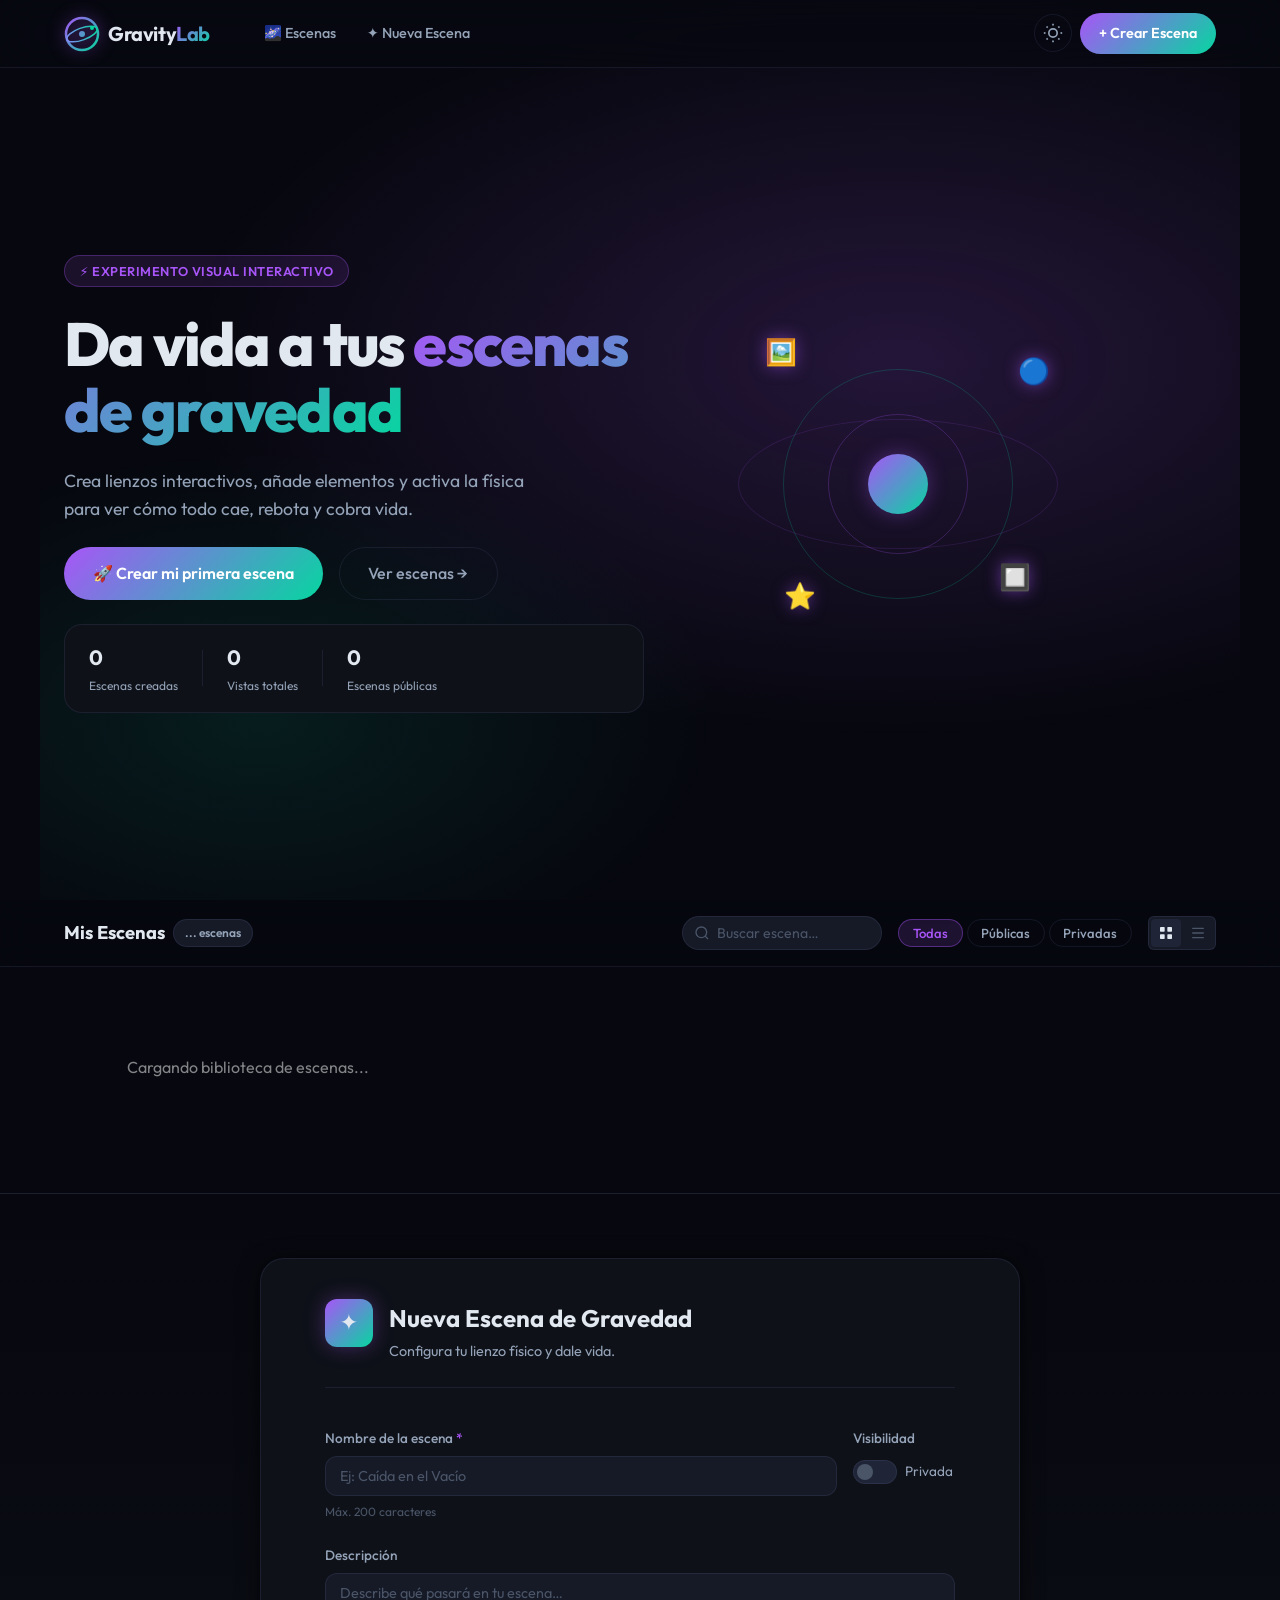
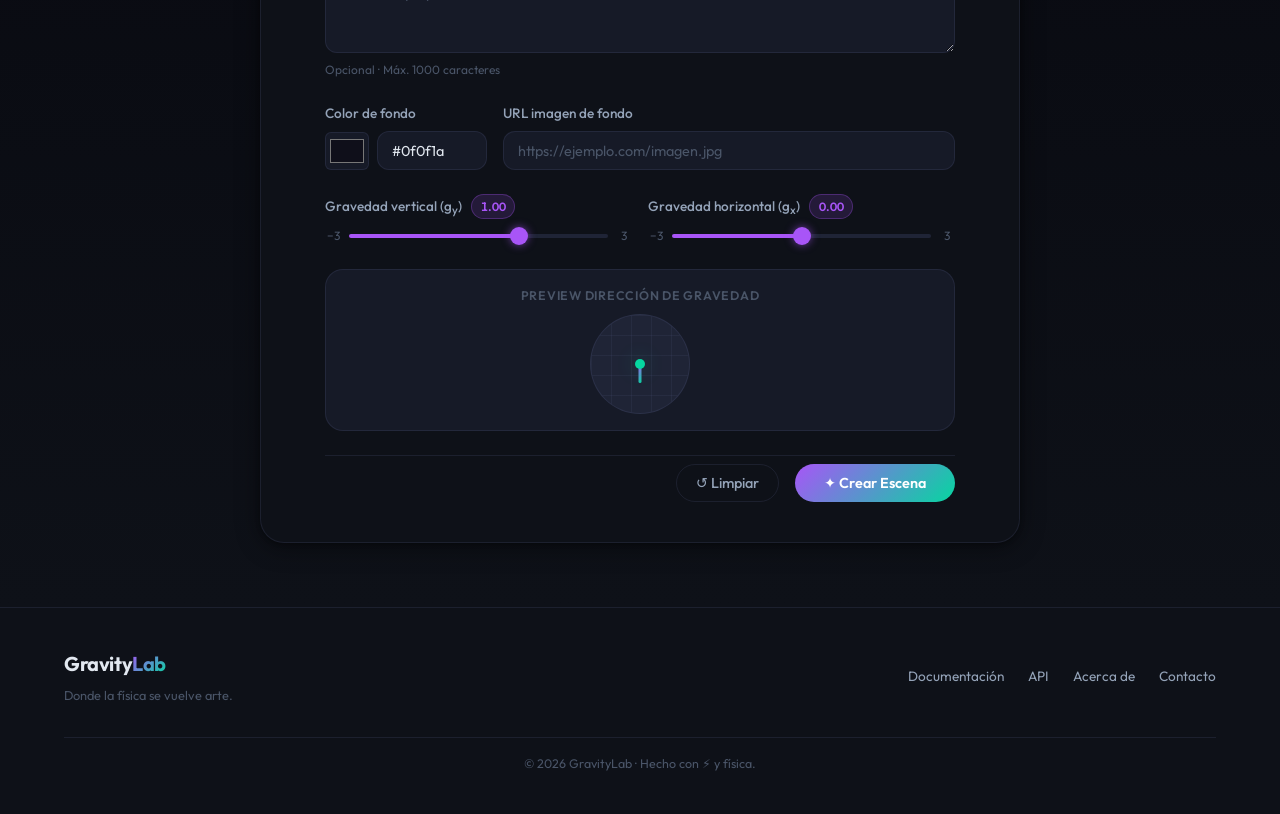
==== commit f0cda092: "Fase 3: backend PHP funcional" ====
--- a/index.html
+++ b/index.html
@@ -5,7 +5,7 @@
   <meta name="viewport" content="width=device-width, initial-scale=1.0" />
   <meta name="description" content="GravityLab — Crea y gestiona escenas de experimentos visuales con efectos de gravedad interactivos." />
   <title>GravityLab — Experimento Visual de Gravedad</title>
-  <link rel="stylesheet" href="css/styles.css" />
+  <link rel="stylesheet" href="css/styles.css?v=2" />
   <link rel="preconnect" href="https://fonts.googleapis.com" />
   <link rel="preconnect" href="https://fonts.gstatic.com" crossorigin />
   <link href="https://fonts.googleapis.com/css2?family=Outfit:wght@300;400;500;600;700;800&display=swap" rel="stylesheet" />
@@ -52,8 +52,6 @@
       <nav class="nav-links" role="navigation" aria-label="Menú principal">
         <a href="#escenas" class="nav-link active" id="nav-escenas">🌌 Escenas</a>
         <a href="#nueva-escena" class="nav-link" id="nav-nueva">✦ Nueva Escena</a>
-        <a href="#" class="nav-link" id="nav-biblioteca">🖼️ Biblioteca</a>
-        <a href="#" class="nav-link" id="nav-stats">📊 Estadísticas</a>
       </nav>
 
       <div class="nav-actions">
@@ -91,11 +89,11 @@
         <a href="#escenas" class="btn-ghost btn-lg" id="hero-explore-btn">Ver escenas →</a>
       </div>
       <div class="hero-stats" aria-label="Estadísticas">
-        <div class="stat"><strong>128</strong><span>Escenas creadas</span></div>
+        <div class="stat"><strong id="hero-scenes-count">0</strong><span>Escenas creadas</span></div>
         <div class="stat-divider"></div>
-        <div class="stat"><strong>3.4k</strong><span>Elementos en juego</span></div>
+        <div class="stat"><strong id="hero-views-count">0</strong><span>Vistas totales</span></div>
         <div class="stat-divider"></div>
-        <div class="stat"><strong>99ms</strong><span>Latencia física</span></div>
+        <div class="stat"><strong id="hero-public-count">0</strong><span>Escenas públicas</span></div>
       </div>
     </div>
     <div class="hero-visual" aria-hidden="true">
@@ -115,7 +113,7 @@
     <div class="container">
       <div class="filters-left">
         <h2 class="section-title">Mis Escenas</h2>
-        <span class="badge-count" id="total-count">6 escenas</span>
+        <span class="badge-count" id="total-count">... escenas</span>
       </div>
       <div class="filters-right">
         <div class="search-wrap">
@@ -143,155 +141,8 @@
   <main class="main-content">
     <div class="container">
       <div class="scenes-grid" id="scenes-grid" role="list">
-
-        <!-- Tarjeta de escena 1 -->
-        <article class="scene-card" role="listitem" tabindex="0" id="escena-1">
-          <div class="scene-card-header" style="--card-color:#6d28d9">
-            <span class="scene-icon">🌌</span>
-            <div class="scene-badges">
-              <span class="badge badge-public">Pública</span>
-              <span class="badge badge-views">👁 312</span>
-            </div>
-          </div>
-          <div class="scene-card-body">
-            <h3 class="scene-title">Caída Libre en el Vacío</h3>
-            <p class="scene-desc">Bloques y emojis flotando en el espacio profundo con gravedad baja y rebote alto.</p>
-            <div class="scene-meta">
-              <span class="meta-item">⚛ 14 elementos</span>
-              <span class="meta-item">↕ g: 0.4</span>
-              <span class="meta-item">🏓 rebote: 0.9</span>
-            </div>
-          </div>
-          <div class="scene-card-footer">
-            <div class="scene-color-strip" style="background:#6d28d9"></div>
-            <div class="scene-actions">
-              <button class="btn-card btn-edit" id="btn-edit-1" title="Editar escena">✏️ Editar</button>
-              <button class="btn-card btn-launch" id="btn-launch-1" title="Lanzar simulación">🚀 Lanzar</button>
-              <button class="btn-card btn-delete" id="btn-delete-1" title="Eliminar" aria-label="Eliminar escena">🗑</button>
-            </div>
-          </div>
-        </article>
-
-        <!-- Tarjeta de escena 2 -->
-        <article class="scene-card" role="listitem" tabindex="0" id="escena-2">
-          <div class="scene-card-header" style="--card-color:#0891b2">
-            <span class="scene-icon">🌊</span>
-            <div class="scene-badges">
-              <span class="badge badge-public">Pública</span>
-              <span class="badge badge-views">👁 87</span>
-            </div>
-          </div>
-          <div class="scene-card-body">
-            <h3 class="scene-title">Maremoto de Partículas</h3>
-            <p class="scene-desc">Tarjetas e iconos SVG que fluyen con gravedad lateral simulando corrientes de agua.</p>
-            <div class="scene-meta">
-              <span class="meta-item">⚛ 22 elementos</span>
-              <span class="meta-item">↔ g_x: 0.6</span>
-              <span class="meta-item">🏓 rebote: 0.5</span>
-            </div>
-          </div>
-          <div class="scene-card-footer">
-            <div class="scene-color-strip" style="background:#0891b2"></div>
-            <div class="scene-actions">
-              <button class="btn-card btn-edit" id="btn-edit-2">✏️ Editar</button>
-              <button class="btn-card btn-launch" id="btn-launch-2">🚀 Lanzar</button>
-              <button class="btn-card btn-delete" id="btn-delete-2" aria-label="Eliminar escena">🗑</button>
-            </div>
-          </div>
-        </article>
-
-        <!-- Tarjeta de escena 3 -->
-        <article class="scene-card" role="listitem" tabindex="0" id="escena-3">
-          <div class="scene-card-header" style="--card-color:#059669">
-            <span class="scene-icon">🌿</span>
-            <div class="scene-badges">
-              <span class="badge badge-private">Privada</span>
-              <span class="badge badge-views">👁 5</span>
-            </div>
-          </div>
-          <div class="scene-card-body">
-            <h3 class="scene-title">Jardín en Órbita</h3>
-            <p class="scene-desc">Escena experimental con emojis de naturaleza orbitando un centro fijo con masa alta.</p>
-            <div class="scene-meta">
-              <span class="meta-item">⚛ 8 elementos</span>
-              <span class="meta-item">↕ g: 1.0</span>
-              <span class="meta-item">🏓 rebote: 0.3</span>
-            </div>
-          </div>
-          <div class="scene-card-footer">
-            <div class="scene-color-strip" style="background:#059669"></div>
-            <div class="scene-actions">
-              <button class="btn-card btn-edit" id="btn-edit-3">✏️ Editar</button>
-              <button class="btn-card btn-launch" id="btn-launch-3">🚀 Lanzar</button>
-              <button class="btn-card btn-delete" id="btn-delete-3" aria-label="Eliminar escena">🗑</button>
-            </div>
-          </div>
-        </article>
-
-        <!-- Tarjeta de escena 4 -->
-        <article class="scene-card" role="listitem" tabindex="0" id="escena-4">
-          <div class="scene-card-header" style="--card-color:#dc2626">
-            <span class="scene-icon">🔥</span>
-            <div class="scene-badges">
-              <span class="badge badge-public">Pública</span>
-              <span class="badge badge-views">👁 540</span>
-            </div>
-          </div>
-          <div class="scene-card-body">
-            <h3 class="scene-title">Caos Absoluto</h3>
-            <p class="scene-desc">Todos los tipos de elementos con parámetros físicos al máximo. Impredecible y adictivo.</p>
-            <div class="scene-meta">
-              <span class="meta-item">⚛ 50 elementos</span>
-              <span class="meta-item">↕ g: 2.0</span>
-              <span class="meta-item">🏓 rebote: 1.0</span>
-            </div>
-          </div>
-          <div class="scene-card-footer">
-            <div class="scene-color-strip" style="background:#dc2626"></div>
-            <div class="scene-actions">
-              <button class="btn-card btn-edit" id="btn-edit-4">✏️ Editar</button>
-              <button class="btn-card btn-launch" id="btn-launch-4">🚀 Lanzar</button>
-              <button class="btn-card btn-delete" id="btn-delete-4" aria-label="Eliminar escena">🗑</button>
-            </div>
-          </div>
-        </article>
-
-        <!-- Tarjeta de escena 5 -->
-        <article class="scene-card" role="listitem" tabindex="0" id="escena-5">
-          <div class="scene-card-header" style="--card-color:#d97706">
-            <span class="scene-icon">☀️</span>
-            <div class="scene-badges">
-              <span class="badge badge-private">Privada</span>
-              <span class="badge badge-views">👁 0</span>
-            </div>
-          </div>
-          <div class="scene-card-body">
-            <h3 class="scene-title">Sistema Solar Minimalista</h3>
-            <p class="scene-desc">Escena WIP con planetas representados como iconos SVG en órbitas elípticas simuladas.</p>
-            <div class="scene-meta">
-              <span class="meta-item">⚛ 9 elementos</span>
-              <span class="meta-item">↕ g: 0.2</span>
-              <span class="meta-item">🏓 rebote: 0.7</span>
-            </div>
-          </div>
-          <div class="scene-card-footer">
-            <div class="scene-color-strip" style="background:#d97706"></div>
-            <div class="scene-actions">
-              <button class="btn-card btn-edit" id="btn-edit-5">✏️ Editar</button>
-              <button class="btn-card btn-launch" id="btn-launch-5">🚀 Lanzar</button>
-              <button class="btn-card btn-delete" id="btn-delete-5" aria-label="Eliminar escena">🗑</button>
-            </div>
-          </div>
-        </article>
-
-        <!-- Tarjeta especial: añadir nueva -->
-        <article class="scene-card scene-card-add" role="listitem" tabindex="0" id="escena-add-card">
-          <a href="#nueva-escena" class="add-card-inner" id="add-card-link">
-            <div class="add-card-icon">+</div>
-            <p class="add-card-text">Crear nueva escena</p>
-          </a>
-        </article>
-
+        <!-- Cargando... -->
+        <p style="text-align:center; padding: 3rem; color: rgba(255,255,255,0.5)">Cargando biblioteca de escenas...</p>
       </div><!-- /scenes-grid -->
     </div><!-- /container -->
   </main>
@@ -310,7 +161,7 @@
 
         <form class="gl-form" id="form-nueva-escena" novalidate>
 
-          <!-- Fila 1: Nombre + Público -->
+          <!-- Nombre + Público -->
           <div class="form-row">
             <div class="form-group form-group-grow">
               <label for="f-nombre" class="form-label">Nombre de la escena <span class="req" aria-hidden="true">*</span></label>
@@ -331,7 +182,7 @@
             </div>
           </div>
 
-          <!-- Fila 2: Descripción -->
+          <!-- Descripción -->
           <div class="form-group">
             <label for="f-descripcion" class="form-label">Descripción</label>
             <textarea id="f-descripcion" name="descripcion" class="form-textarea"
@@ -340,7 +191,7 @@
             <span class="form-hint" id="f-desc-hint">Opcional · Máx. 1000 caracteres</span>
           </div>
 
-          <!-- Fila 3: Fondo -->
+          <!-- Fondo -->
           <div class="form-row">
             <div class="form-group">
               <label for="f-fondo-color" class="form-label">Color de fondo</label>
@@ -359,7 +210,7 @@
             </div>
           </div>
 
-          <!-- Fila 4: Gravedad -->
+          <!-- Gravedad -->
           <div class="form-row">
             <div class="form-group form-group-grow">
               <label for="f-gravedad-y" class="form-label">
@@ -389,8 +240,8 @@
             </div>
           </div>
 
-          <!-- Previsualización gravedad -->
-          <div class="gravity-preview" aria-label="Previsualización de dirección gravitacional" id="gravity-preview">
+          <!-- Previsualización -->
+          <div class="gravity-preview" id="gravity-preview">
             <div class="preview-label">Preview dirección de gravedad</div>
             <div class="preview-canvas">
               <div class="preview-grid"></div>
@@ -399,7 +250,7 @@
             </div>
           </div>
 
-          <!-- Acciones del formulario -->
+          <!-- Acciones -->
           <div class="form-actions">
             <button type="reset" class="btn-ghost" id="btn-reset-form">↺ Limpiar</button>
             <button type="submit" class="btn-primary btn-submit" id="btn-submit-form">
@@ -409,13 +260,12 @@
           </div>
         </form>
 
-        <!-- Mensaje de éxito -->
         <div class="success-message" id="success-msg" role="alert" aria-live="polite" hidden>
           <span class="success-icon">🎉</span>
           <p>¡Escena creada con éxito! Redirigiendo al editor…</p>
         </div>
-      </div><!-- /form-wrapper -->
-    </div><!-- /container -->
+      </div>
+    </div>
   </section>
 
   <!-- ===================== FOOTER ===================== -->
@@ -425,16 +275,16 @@
         <span class="nav-brand-text">Gravity<em>Lab</em></span>
         <p class="footer-tagline">Donde la física se vuelve arte.</p>
       </div>
-      <nav class="footer-links" aria-label="Pie de página">
-        <a href="#" id="footer-docs">Documentación</a>
-        <a href="#" id="footer-api">API</a>
-        <a href="#" id="footer-about">Acerca de</a>
-        <a href="#" id="footer-contact">Contacto</a>
+      <nav class="footer-links">
+        <a href="doc.html" target="_blank">Documentación</a>
+        <a href="api.html" target="_blank">API</a>
+        <a href="about.html" target="_blank">Acerca de</a>
+        <a href="contact.html" target="_blank">Contacto</a>
       </nav>
       <p class="footer-copy">&copy; 2026 GravityLab · Hecho con ⚡ y física.</p>
     </div>
   </footer>
 
-  <script src="js/app.js"></script>
+  <script src="js/app.js?v=3"></script>
 </body>
 </html>
--- a/css/styles.css
+++ b/css/styles.css
@@ -74,6 +74,23 @@
 
   /* Navbar */
   --nav-h: 68px;
+}
+
+/* ── MODO CLARO ─────────────────────────────────────────────────── */
+.light-theme {
+  --clr-bg:          #f1f5f9;
+  --clr-surface:     #ffffff;
+  --clr-surface-2:   #e2e8f0;
+  --clr-surface-3:   #cbd5e1;
+  --clr-border:      rgba(15, 23, 42, 0.08);
+  --clr-border-hover:rgba(15, 23, 42, 0.15);
+  --clr-text:        #0f172a;
+  --clr-text-muted:  #475569;
+  --clr-text-faint:  #94a3b8;
+  
+  --grad-card:    linear-gradient(160deg, #ffffff 0%, #f8fafc 100%);
+  --grad-hero:    radial-gradient(ellipse 80% 60% at 70% 40%, rgba(168,85,247,.08) 0%, transparent 70%),
+                  radial-gradient(ellipse 60% 50% at 20% 80%, rgba(6,214,160,.05) 0%, transparent 60%);
 }
 
 /* ================================================================
@@ -1150,6 +1167,7 @@
 @keyframes spin { to { transform: rotate(360deg); } }
 
 /* Mensaje de éxito */
+.success-message[hidden] { display: none; }
 .success-message {
   display: flex;
   align-items: center;
@@ -1269,6 +1287,113 @@
     animation: fadeInDown .2s var(--ease);
     z-index: 99;
   }
+/* ================================================================
+   14. MODALES
+   ================================================================ */
+.modal {
+  position: fixed;
+  inset: 0;
+  z-index: 2000;
+  display: flex;
+  align-items: center;
+  justify-content: center;
+  opacity: 0;
+  pointer-events: none;
+  transition: opacity var(--dur-med) var(--ease);
+  padding: var(--space-md);
+}
+
+.modal.open {
+  opacity: 1;
+  pointer-events: auto;
+}
+
+.modal-overlay {
+  position: absolute;
+  inset: 0;
+  background: rgba(7, 8, 15, 0.85);
+  backdrop-filter: blur(8px);
+}
+
+.modal-container {
+  position: relative;
+  width: 95%;
+  max-width: 550px;
+  background-color: var(--clr-surface);
+  background-image: var(--grad-card);
+  border: 1px solid var(--clr-border);
+  border-radius: var(--r-lg);
+  box-shadow: 0 24px 48px rgba(0,0,0,0.8);
+  padding: var(--space-xl);
+  transform: scale(0.95) translateY(10px);
+  transition: transform var(--dur-med) var(--ease-bounce);
+  z-index: 10;
+  display: flex;
+  flex-direction: column;
+}
+
+.modal.open .modal-container {
+  transform: scale(1) translateY(0);
+}
+
+.modal-header {
+  display: flex;
+  align-items: center;
+  justify-content: space-between;
+  margin-bottom: var(--space-lg);
+  width: 100%;
+}
+
+.modal-header h3 {
+  font-size: 1.6rem;
+  font-weight: var(--fw-bold);
+  color: var(--clr-text);
+  margin: 0;
+}
+
+.modal-close {
+  width: 40px;
+  height: 40px;
+  display: flex;
+  align-items: center;
+  justify-content: center;
+  font-size: 2rem;
+  color: var(--clr-text-muted);
+  border-radius: 50%;
+  cursor: pointer;
+  transition: all var(--dur-fast);
+  background: var(--clr-surface-2);
+}
+
+.modal-close:hover {
+  background: var(--clr-danger);
+  color: white;
+}
+
+.modal-body {
+  color: var(--clr-text);
+  line-height: 1.7;
+  font-size: 1rem;
+  overflow-y: auto;
+  max-height: 70vh;
+}
+
+.modal-body strong { color: var(--clr-primary); font-weight: var(--fw-bold); }
+.modal-body p { margin-bottom: 1.2rem; }
+.modal-body ul { margin-left: 1.5rem; margin-bottom: 1.2rem; list-style: circle; }
+.modal-body li { margin-bottom: 0.6rem; }
+.modal-body code {
+  background: var(--clr-surface-2);
+  padding: 0.2rem 0.4rem;
+  border-radius: 4px;
+  font-family: monospace;
+  font-size: 0.9em;
+  color: var(--clr-accent);
+}
+
+@media (max-width: 600px) {
+  .modal-container { padding: var(--space-lg); }
+}
 
   .nav-container { position: relative; }
 }
